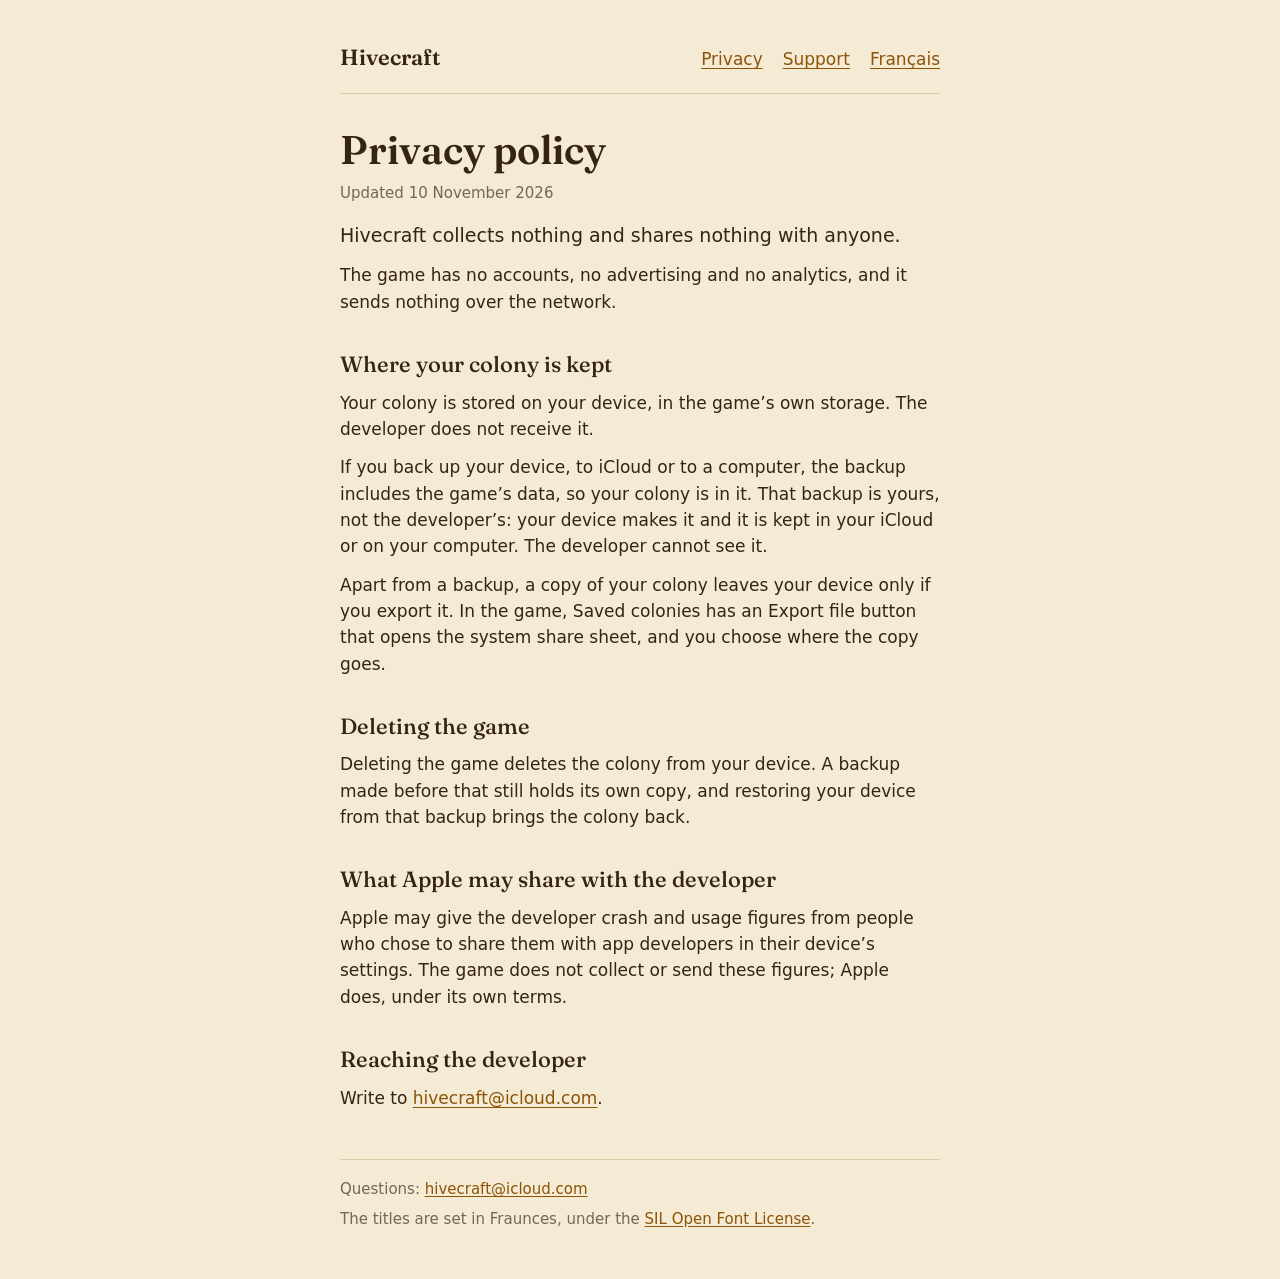
==== privacy.html @ f91bcebd "The Hivecraft pages: privacy policy and support, in English and French These are the game's public p" ====
<!doctype html>
<html lang="en">
<head>
  <meta charset="utf-8">
  <meta name="viewport" content="width=device-width, initial-scale=1">
  <meta name="color-scheme" content="light dark">
  <title>Privacy policy · Hivecraft</title>
  <meta name="description" content="Hivecraft collects nothing and shares nothing with anyone. Where your colony is kept, and what a backup does.">
  <link rel="stylesheet" href="style.css">
  <link rel="alternate" hreflang="fr" href="fr/privacy.html">
</head>
<body>
<div class="page">
  <header class="site">
    <a class="name" href="index.html">Hivecraft</a>
    <nav aria-label="Pages"><ul>
      <li><a href="privacy.html">Privacy</a></li>
      <li><a href="support.html">Support</a></li>
      <li><a href="fr/privacy.html" hreflang="fr" lang="fr">Français</a></li>
    </ul></nav>
  </header>
  <main>
    <h1>Privacy policy</h1>
    <p class="updated">Updated <time datetime="2026-11-10">10 November 2026</time></p>
    <p class="lede">Hivecraft collects nothing and shares nothing with anyone.</p>
    <p>The game has no accounts, no advertising and no analytics, and it sends nothing over the network.</p>

    <h2>Where your colony is kept</h2>
    <p>Your colony is stored on your device, in the game&rsquo;s own storage. The developer does not receive it.</p>
    <p>If you back up your device, to iCloud or to a computer, the backup includes the game&rsquo;s data, so your colony is in it. That backup is yours, not the developer&rsquo;s: your device makes it and it is kept in your iCloud or on your computer. The developer cannot see it.</p>
    <p>Apart from a backup, a copy of your colony leaves your device only if you export it. In the game, Saved colonies has an Export file button that opens the system share sheet, and you choose where the copy goes.</p>

    <h2>Deleting the game</h2>
    <p>Deleting the game deletes the colony from your device. A backup made before that still holds its own copy, and restoring your device from that backup brings the colony back.</p>

    <h2>What Apple may share with the developer</h2>
    <p>Apple may give the developer crash and usage figures from people who chose to share them with app developers in their device&rsquo;s settings. The game does not collect or send these figures; Apple does, under its own terms.</p>

    <h2>Reaching the developer</h2>
    <p>Write to <a href="mailto:hivecraft@icloud.com">hivecraft@icloud.com</a>.</p>
  </main>
  <footer class="site">
<p>Questions: <a href="mailto:hivecraft@icloud.com">hivecraft@icloud.com</a></p>
<p>The titles are set in Fraunces, under the <a href="OFL.txt">SIL Open Font License</a>.</p>
  </footer>
</div>
</body>
</html>
---- style.css ----
/* Hivecraft's public pages. One stylesheet, one font, both from this folder:
   nothing here is fetched from another site (scripts/site-check.sh checks it).
   The colours are the game's own (App/Hivecraft/Assets.xcassets), light and dark. */

@font-face {
  font-family: "Fraunces";
  src: url("Fraunces-Variable.ttf") format("truetype");
  font-weight: 100 900;
  font-style: normal;
  font-display: swap;
}

:root {
  color-scheme: light dark;
  --ground: #F5EAD3;
  --card: #FFF9EC;
  --border: #DCC8A4;
  --ink: #352416;
  --detail: #756756;
  --accent: #8C5409;
}

@media (prefers-color-scheme: dark) {
  :root {
    --ground: #17110B;
    --card: #2B2117;
    --border: #5B4630;
    --ink: #F5EAD3;
    --detail: #B1A38F;
    --accent: #F4AE3D;
  }
}

* { box-sizing: border-box; }

html {
  -webkit-text-size-adjust: 100%;
  text-size-adjust: 100%;
}

body {
  margin: 0;
  background: var(--ground);
  color: var(--ink);
  font: 1.0625rem/1.55 system-ui, -apple-system, "Segoe UI", Roboto, sans-serif;
}

.page {
  max-width: 40rem;
  margin: 0 auto;
  padding: 1.25rem 1.25rem 3rem;
}

header.site {
  display: flex;
  flex-wrap: wrap;
  align-items: baseline;
  justify-content: space-between;
  gap: 0.5rem 1.5rem;
  padding-bottom: 0.75rem;
  border-bottom: 1px solid var(--border);
}

header.site .name {
  font-family: "Fraunces", Georgia, serif;
  font-weight: 600;
  font-size: 1.375rem;
  color: var(--ink);
  text-decoration: none;
}

nav ul {
  display: flex;
  flex-wrap: wrap;
  gap: 0.25rem 1.25rem;
  margin: 0;
  padding: 0;
  list-style: none;
}

nav a {
  display: inline-block;
  padding: 0.5rem 0;      /* a 44-point target on a phone */
}

a {
  color: var(--accent);
  text-underline-offset: 0.15em;
}

a:focus-visible {
  outline: 3px solid var(--accent);
  outline-offset: 2px;
  border-radius: 2px;
}

h1, h2 {
  font-family: "Fraunces", Georgia, serif;
  line-height: 1.2;
  margin: 0;
}

h1 {
  font-weight: 600;
  font-size: 2rem;
  margin-top: 2rem;
}

h2 {
  font-weight: 500;
  font-size: 1.375rem;
  margin-top: 2.25rem;
  margin-bottom: 0.25rem;
}

p, ul, ol { margin: 0.75rem 0 0; }
li { margin-top: 0.4rem; }

.lede {
  font-size: 1.1875rem;
  margin-top: 1rem;
}

.updated, footer.site {
  color: var(--detail);
  font-size: 0.9375rem;
}

.updated { margin-top: 0.5rem; }

.card {
  background: var(--card);
  border: 1px solid var(--border);
  border-radius: 0.75rem;
  padding: 0.25rem 1.1rem 1.1rem;
  margin-top: 1.5rem;
}

.card h2 { margin-top: 1rem; }

.pages {
  list-style: none;
  padding: 0;
  margin: 1.5rem 0 0;
}

.pages li { margin-top: 0.75rem; }

.pages a {
  font-family: "Fraunces", Georgia, serif;
  font-weight: 500;
  font-size: 1.25rem;
}

.pages span { display: block; color: var(--detail); font-size: 0.9375rem; }

footer.site {
  margin-top: 3rem;
  padding-top: 0.75rem;
  border-top: 1px solid var(--border);
}

footer.site p { margin-top: 0.4rem; }

@media (min-width: 48rem) {
  .page { padding-top: 2rem; }
  h1 { font-size: 2.5rem; }
}

@media (max-width: 22rem) {
  h1 { font-size: 1.75rem; }
}
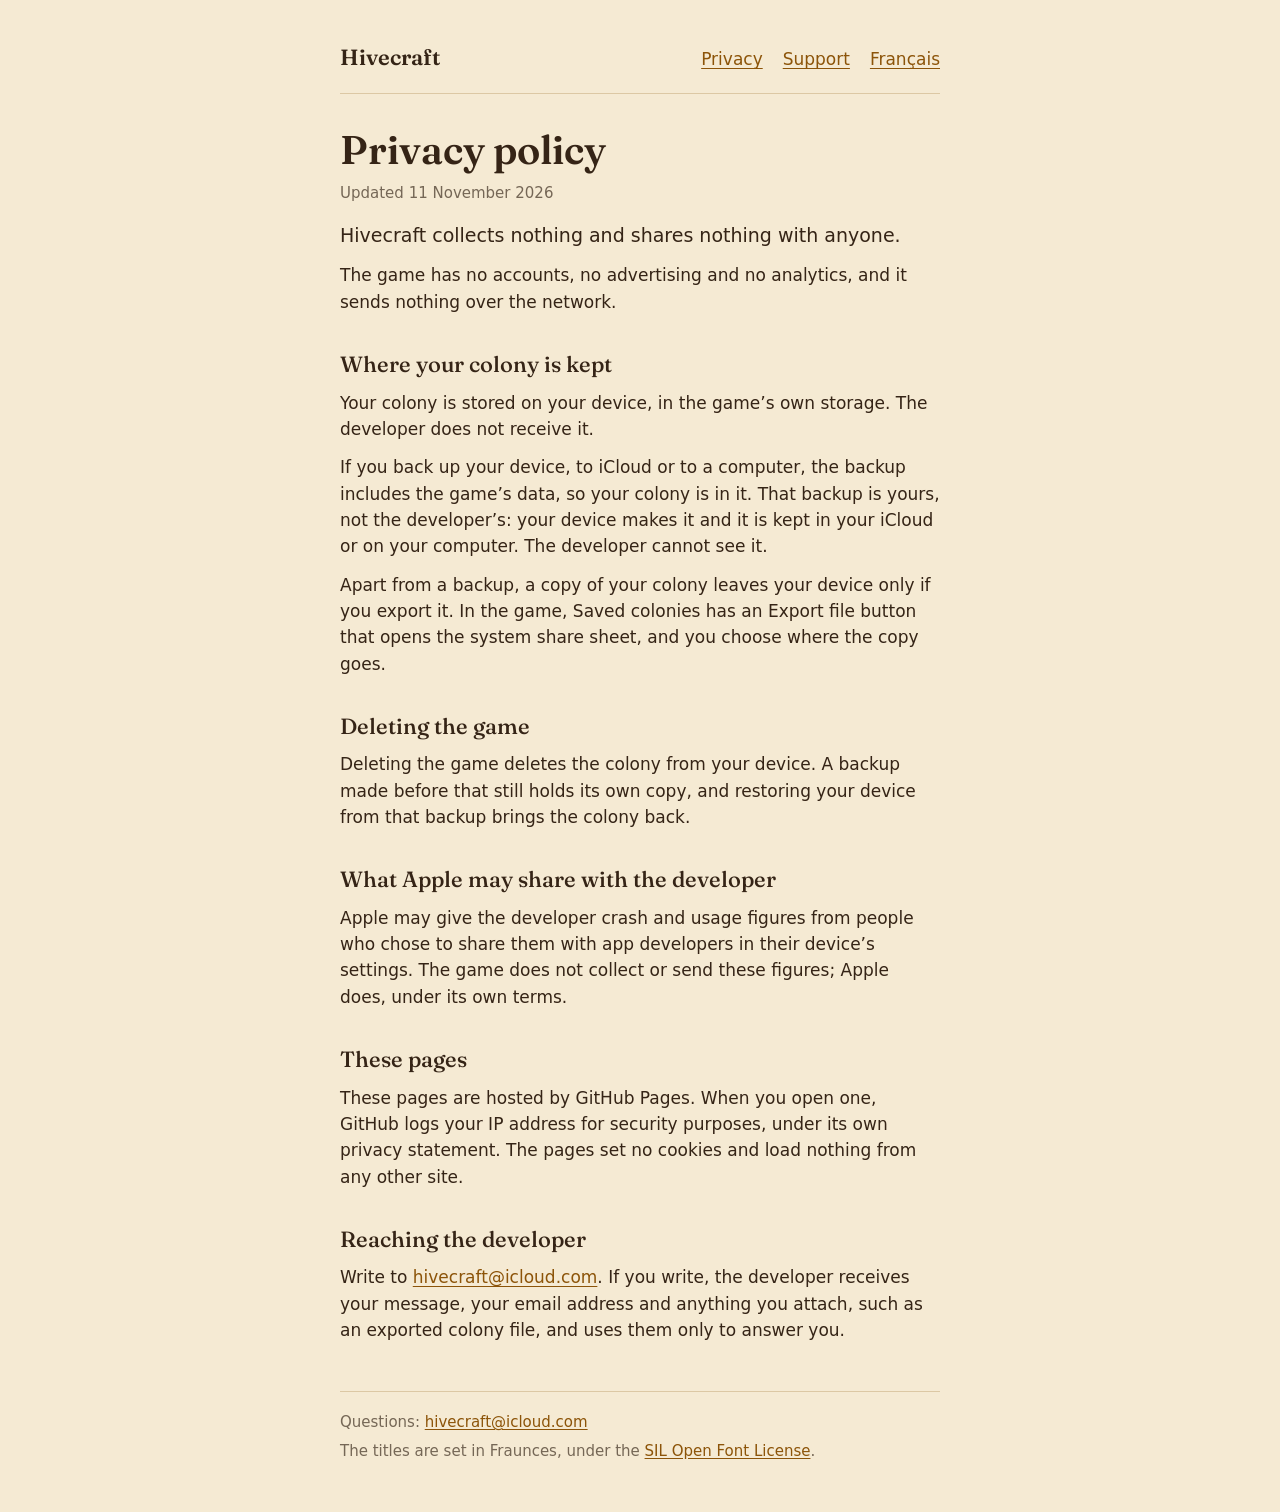
==== commit 085f88ec: "The privacy policy says what the developer receives when a player writes, and what the host of these" ====
--- a/privacy.html
+++ b/privacy.html
@@ -21,7 +21,7 @@
   </header>
   <main>
     <h1>Privacy policy</h1>
-    <p class="updated">Updated <time datetime="2026-11-10">10 November 2026</time></p>
+    <p class="updated">Updated <time datetime="2026-11-11">11 November 2026</time></p>
     <p class="lede">Hivecraft collects nothing and shares nothing with anyone.</p>
     <p>The game has no accounts, no advertising and no analytics, and it sends nothing over the network.</p>
 
@@ -36,8 +36,11 @@
     <h2>What Apple may share with the developer</h2>
     <p>Apple may give the developer crash and usage figures from people who chose to share them with app developers in their device&rsquo;s settings. The game does not collect or send these figures; Apple does, under its own terms.</p>
 
+    <h2>These pages</h2>
+    <p>These pages are hosted by GitHub Pages. When you open one, GitHub logs your IP address for security purposes, under its own privacy statement. The pages set no cookies and load nothing from any other site.</p>
+
     <h2>Reaching the developer</h2>
-    <p>Write to <a href="mailto:hivecraft@icloud.com">hivecraft@icloud.com</a>.</p>
+    <p>Write to <a href="mailto:hivecraft@icloud.com">hivecraft@icloud.com</a>. If you write, the developer receives your message, your email address and anything you attach, such as an exported colony file, and uses them only to answer you.</p>
   </main>
   <footer class="site">
 <p>Questions: <a href="mailto:hivecraft@icloud.com">hivecraft@icloud.com</a></p>
